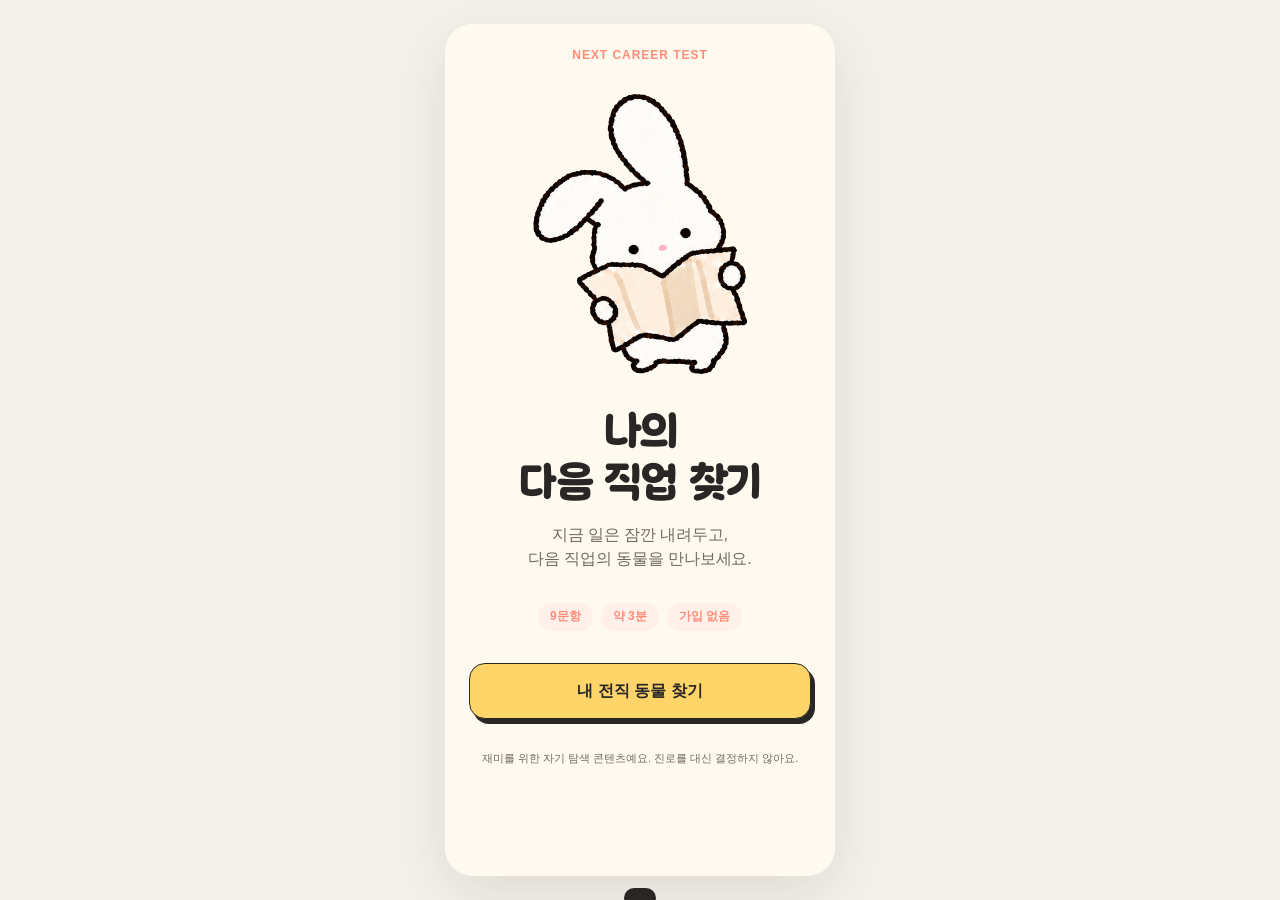
==== index.html @ c5aa5a13 "Add GA4 funnel analytics" ====
<!doctype html>
<html lang="ko">
  <head>
    <meta charset="utf-8" />
    <meta name="viewport" content="width=device-width, initial-scale=1" />
    <meta name="theme-color" content="#fffaf0" />
    <meta name="description" content="9개의 질문으로 만나는 나의 다음 직업 동물" />
    <title>나의 다음 직업 찾기</title>
    <link rel="stylesheet" href="styles.css?v=20261103d" />
    <script async src="https://www.googletagmanager.com/gtag/js?id=G-WHM8Y81MM2"></script>
    <script src="app.js?v=20261103d" defer></script>
  </head>
  <body>
    <a class="skip-link" href="#app">본문으로 건너뛰기</a>
    <main id="app" class="app-shell" tabindex="-1" aria-live="polite">
      <section class="loading-card" aria-label="불러오는 중">
        <p class="eyebrow">CAREER ANIMAL LOADING</p>
        <h1>동물 친구들이 출근 중이에요…</h1>
      </section>
    </main>
    <div id="toast" class="toast" role="status" aria-live="polite"></div>
  </body>
</html>
---- styles.css ----
@font-face {
  font-family: "Hakgyoansim Dunggeunmiso Web";
  src: url("assets/fonts/Hakgyoansim-Dunggeunmiso-TTF-B.ttf") format("truetype");
  font-style: normal;
  font-weight: 700;
  font-display: swap;
}

:root {
  color-scheme: light;
  --ink: #292725;
  --muted: #6f6962;
  --paper: #fffaf0;
  --card: #fffef9;
  --white: #fff;
  --line: #ded6cb;
  --coral: #ff8d78;
  --coral-soft: #fff0ea;
  --yellow: #ffd56a;
  --purple: #a978e8;
  --purple-soft: #f3ebff;
  --green-soft: #dff7ec;
  --display: "Hakgyoansim Dunggeunmiso Web", "Arial Rounded MT Bold", system-ui, sans-serif;
  --body: Pretendard, SUIT, -apple-system, BlinkMacSystemFont, "Segoe UI", sans-serif;
}

* { box-sizing: border-box; }
html { min-height: 100%; background: #f4f1eb; }

body {
  min-height: 100vh;
  margin: 0;
  color: var(--ink);
  font-family: var(--body);
  background: #f4f1eb;
}

button, select { font: inherit; }
button { -webkit-tap-highlight-color: transparent; }

.skip-link {
  position: fixed;
  left: 1rem;
  top: -5rem;
  z-index: 100;
  padding: 0.7rem 1rem;
  color: white;
  background: var(--ink);
  border-radius: 0.8rem;
}

.skip-link:focus { top: 1rem; }

.app-shell {
  width: min(100%, 390px);
  min-height: 100vh;
  margin: 0 auto;
  padding: 0;
  background: var(--paper);
}

.app-shell:focus { outline: none; }

.screen, .loading-card {
  width: 100%;
  min-height: 100vh;
  animation: arrive 280ms ease-out both;
}

.hero {
  display: flex;
  flex-direction: column;
  align-items: center;
  gap: 32px;
  min-height: 844px;
  padding: 24px;
  overflow: hidden;
  text-align: center;
  border-radius: 28px;
  background: var(--paper);
}

.eyebrow {
  width: 100%;
  margin: 0;
  color: var(--coral);
  font-size: 12px;
  font-weight: 800;
  line-height: 1.2;
  letter-spacing: 0.08em;
  text-align: center;
}

.hero-cast {
  width: 280px;
  height: 280px;
  object-fit: contain;
  display: block;
}

.hero-heading { display: grid; gap: 16px; width: 100%; }

h1, h2, h3 {
  margin: 0;
  color: var(--ink);
  font-family: var(--display);
  text-wrap: balance;
  word-break: keep-all;
  overflow-wrap: break-word;
}

.hero h1 {
  display: grid;
  font-size: 42px;
  line-height: 1.2;
  letter-spacing: -0.04em;
}

.hero-copy {
  margin: 0;
  color: var(--muted);
  font-size: 16px;
  font-weight: 500;
  line-height: 1.5;
  letter-spacing: -0.01em;
  word-break: keep-all;
}

.meta-pills, .tag-row, .keyword-row {
  display: flex;
  flex-wrap: wrap;
  gap: 8px;
  justify-content: center;
}

.pill, .tag, .keyword {
  display: inline-flex;
  align-items: center;
  min-height: 28px;
  padding: 7px 12px;
  border-radius: 999px;
  color: var(--coral);
  background: var(--coral-soft);
  font-size: 12px;
  font-weight: 650;
  line-height: 1.15;
}

.primary-button, .secondary-button, .text-button { min-height: 44px; cursor: pointer; font-weight: 800; }

.primary-button {
  width: 100%;
  min-height: 56px;
  padding: 0 18px;
  border: 1.5px solid var(--ink);
  border-radius: 16px;
  color: var(--ink);
  background: var(--yellow);
  box-shadow: 4px 5px 0 var(--ink);
  font-size: 16px;
}

.primary-button:hover { transform: translate(-1px, -1px); box-shadow: 6px 7px 0 var(--ink); }
.primary-button:active { transform: translate(3px, 4px); box-shadow: 1px 1px 0 var(--ink); }

.secondary-button {
  width: 100%;
  border: 1.5px solid var(--line);
  border-radius: 16px;
  color: var(--ink);
  background: white;
}

.text-button {
  padding: 0;
  border: 0;
  color: var(--muted);
  background: transparent;
  font-size: 13px;
  font-weight: 650;
}

.hero .primary-button { flex: 0 0 auto; }
.disclaimer { margin: 0; color: var(--muted); font-size: 11px; line-height: 1.45; text-align: center; }

.question-screen {
  display: flex;
  flex-direction: column;
  gap: 32px;
  min-height: 844px;
  padding: 24px;
  border-radius: 28px;
  background: var(--paper);
}

.topbar { display: grid; gap: 8px; }

.progress-label {
  display: flex;
  justify-content: space-between;
  color: var(--muted);
  font-size: 12px;
  font-weight: 650;
  line-height: 20px;
}

.progress-label span:last-child { color: var(--coral); font-weight: 800; }
.progress-track { height: 8px; overflow: hidden; border-radius: 999px; background: var(--line); }
.progress-fill { height: 100%; border-radius: inherit; background: var(--coral); transition: width 220ms ease; }

.question-card {
  min-height: 190px;
  padding: 20px;
  overflow: hidden;
  border: 1px solid var(--line);
  border-radius: 24px;
  background: var(--card);
}

.question-kicker { margin: 0 0 12px; color: var(--coral); font-size: 12px; font-weight: 800; line-height: 1.25; }
.question-card h2 { font-size: 25px; line-height: 1.24; letter-spacing: -0.035em; white-space: pre-line; }
.options { display: grid; gap: 10px; }

.option-button {
  display: flex;
  align-items: center;
  gap: 12px;
  width: 100%;
  min-height: 68px;
  padding: 12px 18px;
  border: 1.5px solid var(--line);
  border-radius: 18px;
  color: var(--ink);
  background: var(--white);
  text-align: left;
  cursor: pointer;
  font-size: 15px;
  font-weight: 500;
  line-height: 1.4;
  letter-spacing: -0.01em;
  transition: border-color 150ms ease, background 150ms ease, transform 150ms ease;
  word-break: keep-all;
  overflow-wrap: break-word;
}

.option-button::before {
  content: "";
  flex: 0 0 auto;
  width: 22px;
  height: 22px;
  border: 1.5px solid var(--line);
  border-radius: 50%;
  background: white;
}

.option-button:hover, .option-button:focus-visible { border-color: var(--coral); background: #fff6f2; transform: translateY(-1px); }
.option-button[aria-pressed="true"] { border-color: var(--coral); background: var(--coral-soft); }
.option-button[aria-pressed="true"]::before { border-color: var(--coral); background: var(--coral); }

.question-hint {
  margin: 0;
  padding: 10px;
  border-radius: 12px;
  color: var(--ink);
  background: var(--purple-soft);
  font-size: 12px;
  font-weight: 500;
  line-height: 1.3;
  text-align: center;
}

.question-actions { display: flex; justify-content: space-between; gap: 1rem; min-height: 44px; }
.question-actions .text-button:last-child { color: var(--coral); }

.result-screen {
  display: flex;
  flex-direction: column;
  gap: 24px;
  min-height: 100vh;
  padding: 20px 20px 48px;
  border-radius: 28px;
  background: var(--paper);
}

.result-hero {
  display: flex;
  flex-direction: column;
  align-items: center;
  justify-content: center;
  gap: 10px;
  min-height: 488px;
  padding: 18px;
  overflow: hidden;
  text-align: center;
  border: 1.5px solid var(--ink);
  border-radius: 28px;
  background: var(--result-soft, var(--purple-soft));
  box-shadow: 5px 6px 0 var(--ink);
}

.result-hero .eyebrow { color: var(--result-accent, var(--purple)); letter-spacing: 0; }
.result-character {
  width: 280px;
  height: 248px;
  object-fit: contain;
  display: block;
  clip-path: inset(var(--crop-top, 0) var(--crop-right, 0) var(--crop-bottom, 0) var(--crop-left, 0));
}
.result-name { width: 100%; font-family: var(--body); font-size: 34px; font-weight: 800; line-height: 1.15; letter-spacing: -0.03em; }
.catchphrase { max-width: 300px; margin: 0; font-size: 16px; font-weight: 800; line-height: 1.45; }
.tag { color: var(--ink); background: white; }

.result-section {
  min-height: 154px;
  padding: 18px;
  border: 1px solid var(--line);
  border-radius: 20px;
  background: var(--card);
}

.result-section h3 { margin: 0 0 8px; font-family: var(--body); font-size: 16px; font-weight: 800; line-height: 1.25; }
.result-section p { margin: 0; color: var(--muted); font-size: 13px; line-height: 1.5; letter-spacing: -0.01em; word-break: keep-all; overflow-wrap: break-word; }
.career-section { min-height: 230px; }
.career-paths { display: grid; grid-template-columns: repeat(3, minmax(0, 1fr)); gap: 8px; margin-top: 12px; }
.career-card { display: flex; min-height: 84px; flex-direction: column; justify-content: center; gap: 5px; padding: 10px 8px; text-align: center; border: 1px solid var(--line); border-radius: 14px; background: white; }
.career-card:nth-child(2) { background: var(--purple-soft); }
.career-card:nth-child(3) { background: var(--green-soft); }
.career-mode { color: var(--muted); font-size: 10px; font-weight: 800; }
.career-card strong { font-size: 12px; line-height: 1.35; word-break: keep-all; }
.bridge-copy { margin-top: 12px !important; padding-top: 10px; border-top: 1px dashed var(--line); }
.result-actions { display: grid; gap: 12px; }
.restart-button { width: 100%; text-align: center; }

.loading-card { display: grid; place-content: center; padding: 24px; text-align: center; background: var(--paper); }
.loading-card h2 { margin-top: 12px; font-size: 26px; }
.loading-dots { display: flex; justify-content: center; gap: 8px; margin-top: 24px; }
.loading-dots span { width: 12px; height: 12px; border-radius: 50%; background: var(--coral); animation: bounce 900ms infinite alternate; }
.loading-dots span:nth-child(2) { animation-delay: 150ms; }
.loading-dots span:nth-child(3) { animation-delay: 300ms; }

.toast {
  position: fixed;
  left: 50%;
  bottom: 20px;
  z-index: 10;
  transform: translate(-50%, 140%);
  padding: 10px 16px;
  border-radius: 999px;
  color: white;
  background: var(--ink);
  transition: transform 200ms ease;
}

.toast.is-visible { transform: translate(-50%, 0); }
:focus-visible { outline: 3px solid #2266dd; outline-offset: 3px; }
@keyframes arrive { from { opacity: 0; transform: translateY(8px); } to { opacity: 1; transform: translateY(0); } }
@keyframes bounce { to { transform: translateY(-9px); opacity: 0.45; } }

@media (max-width: 389px) {
  .hero, .question-screen { gap: 24px; padding-inline: 20px; }
  .hero-cast { width: 250px; height: 250px; }
  .hero h1 { font-size: 38px; }
  .question-card h2 { font-size: 22px; }
}

@media (min-width: 430px) {
  body { padding-block: 24px; }
  .app-shell { min-height: calc(100vh - 48px); border-radius: 28px; box-shadow: 0 18px 60px rgba(71, 56, 42, 0.12); }
  .screen, .loading-card { min-height: calc(100vh - 48px); }
}

@media (prefers-reduced-motion: reduce) {
  *, *::before, *::after { scroll-behavior: auto !important; animation-duration: 0.01ms !important; animation-iteration-count: 1 !important; transition-duration: 0.01ms !important; }
}
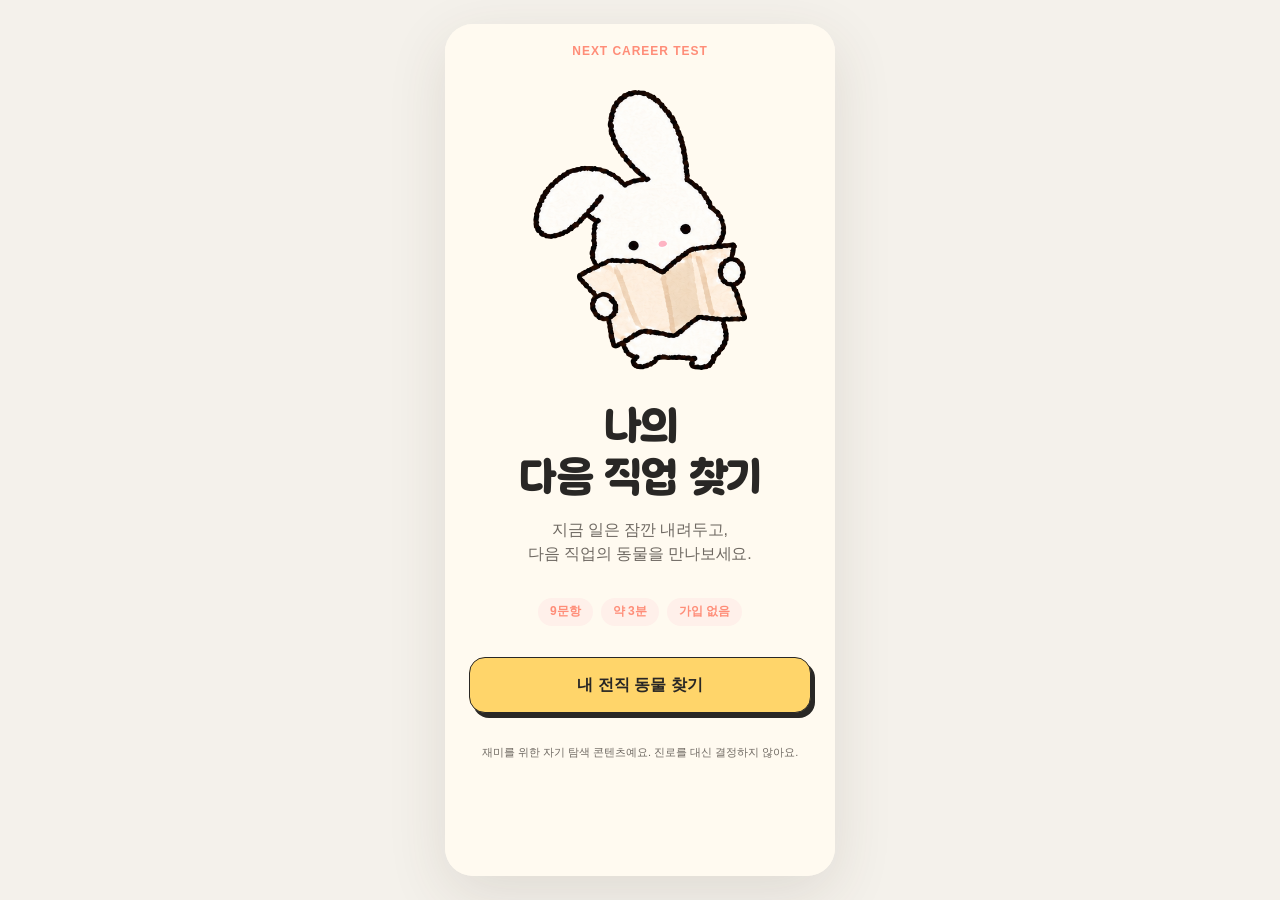
==== commit 0460bdd3: "Fix mobile viewport and hidden toast" ====
--- a/index.html
+++ b/index.html
@@ -2,13 +2,12 @@
 <html lang="ko">
   <head>
     <meta charset="utf-8" />
-    <meta name="viewport" content="width=device-width, initial-scale=1" />
+    <meta name="viewport" content="width=device-width, initial-scale=1, viewport-fit=cover" />
     <meta name="theme-color" content="#fffaf0" />
     <meta name="description" content="9개의 질문으로 만나는 나의 다음 직업 동물" />
     <title>나의 다음 직업 찾기</title>
-    <link rel="stylesheet" href="styles.css?v=20261103d" />
-    <script async src="https://www.googletagmanager.com/gtag/js?id=G-WHM8Y81MM2"></script>
-    <script src="app.js?v=20261103d" defer></script>
+    <link rel="stylesheet" href="styles.css?v=20261104a" />
+    <script src="app.js?v=20261104a" defer></script>
   </head>
   <body>
     <a class="skip-link" href="#app">본문으로 건너뛰기</a>
--- a/styles.css
+++ b/styles.css
@@ -29,6 +29,7 @@
 
 body {
   min-height: 100vh;
+  min-height: 100dvh;
   margin: 0;
   color: var(--ink);
   font-family: var(--body);
@@ -54,6 +55,7 @@
 .app-shell {
   width: min(100%, 390px);
   min-height: 100vh;
+  min-height: 100dvh;
   margin: 0 auto;
   padding: 0;
   background: var(--paper);
@@ -64,6 +66,7 @@
 .screen, .loading-card {
   width: 100%;
   min-height: 100vh;
+  min-height: 100dvh;
   animation: arrive 280ms ease-out both;
 }
 
@@ -71,10 +74,11 @@
   display: flex;
   flex-direction: column;
   align-items: center;
-  gap: 32px;
-  min-height: 844px;
-  padding: 24px;
-  overflow: hidden;
+  gap: clamp(20px, 3.5dvh, 32px);
+  min-height: 100vh;
+  min-height: 100dvh;
+  padding: max(20px, env(safe-area-inset-top)) 24px max(20px, env(safe-area-inset-bottom));
+  overflow-x: hidden;
   text-align: center;
   border-radius: 28px;
   background: var(--paper);
@@ -92,8 +96,8 @@
 }
 
 .hero-cast {
-  width: 280px;
-  height: 280px;
+  width: clamp(220px, 33dvh, 280px);
+  height: clamp(220px, 33dvh, 280px);
   object-fit: contain;
   display: block;
 }
@@ -111,7 +115,7 @@
 
 .hero h1 {
   display: grid;
-  font-size: 42px;
+  font-size: clamp(36px, 5dvh, 42px);
   line-height: 1.2;
   letter-spacing: -0.04em;
 }
@@ -187,8 +191,9 @@
   display: flex;
   flex-direction: column;
   gap: 32px;
-  min-height: 844px;
-  padding: 24px;
+  min-height: 100vh;
+  min-height: 100dvh;
+  padding: max(20px, env(safe-area-inset-top)) 24px max(20px, env(safe-area-inset-bottom));
   border-radius: 28px;
   background: var(--paper);
 }
@@ -343,15 +348,45 @@
   left: 50%;
   bottom: 20px;
   z-index: 10;
-  transform: translate(-50%, 140%);
+  visibility: hidden;
+  opacity: 0;
+  pointer-events: none;
+  transform: translate(-50%, calc(100% + 40px));
   padding: 10px 16px;
   border-radius: 999px;
   color: white;
   background: var(--ink);
-  transition: transform 200ms ease;
-}
-
-.toast.is-visible { transform: translate(-50%, 0); }
+  transition: opacity 160ms ease, transform 200ms ease, visibility 0s linear 200ms;
+}
+
+.toast.is-visible { visibility: visible; opacity: 1; transform: translate(-50%, 0); transition-delay: 0s; }
+
+.image-save-dialog {
+  position: fixed;
+  inset: 0;
+  z-index: 20;
+  display: grid;
+  place-items: center;
+  padding: 18px;
+  overflow-y: auto;
+  background: rgba(41, 39, 37, 0.72);
+}
+
+.image-save-panel {
+  width: min(100%, 430px);
+  padding: 16px;
+  border-radius: 22px;
+  background: var(--paper);
+  box-shadow: 0 20px 70px rgba(0, 0, 0, 0.28);
+}
+
+.image-save-heading { display: flex; align-items: flex-start; gap: 12px; margin-bottom: 14px; }
+.image-save-heading div { flex: 1; }
+.image-save-heading h2 { margin: 0 0 5px; font-size: 18px; line-height: 1.35; word-break: keep-all; }
+.image-save-heading p { margin: 0; color: var(--muted); font-size: 12px; line-height: 1.5; word-break: keep-all; }
+.image-save-close { flex: 0 0 auto; width: 40px; height: 40px; padding: 0; border: 0; border-radius: 50%; color: var(--ink); background: white; font-size: 28px; line-height: 1; cursor: pointer; }
+.image-save-panel img { display: block; width: 100%; height: auto; border-radius: 16px; background: white; -webkit-touch-callout: default; user-select: auto; }
+
 :focus-visible { outline: 3px solid #2266dd; outline-offset: 3px; }
 @keyframes arrive { from { opacity: 0; transform: translateY(8px); } to { opacity: 1; transform: translateY(0); } }
 @keyframes bounce { to { transform: translateY(-9px); opacity: 0.45; } }
@@ -363,7 +398,7 @@
   .question-card h2 { font-size: 22px; }
 }
 
-@media (min-width: 430px) {
+@media (min-width: 600px) {
   body { padding-block: 24px; }
   .app-shell { min-height: calc(100vh - 48px); border-radius: 28px; box-shadow: 0 18px 60px rgba(71, 56, 42, 0.12); }
   .screen, .loading-card { min-height: calc(100vh - 48px); }
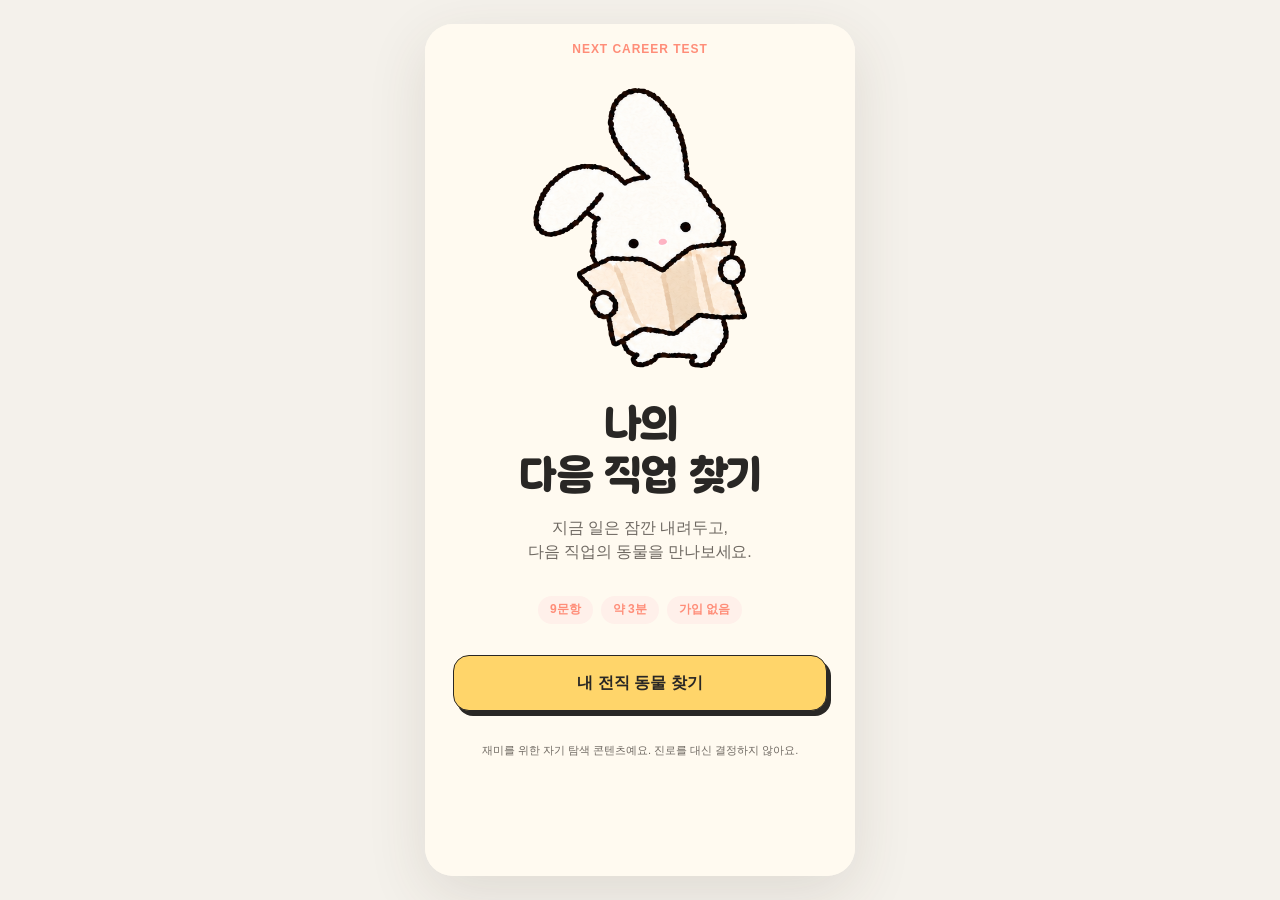
==== commit e05718da: "Expand responsive layout across screen sizes" ====
--- a/index.html
+++ b/index.html
@@ -6,8 +6,8 @@
     <meta name="theme-color" content="#fffaf0" />
     <meta name="description" content="9개의 질문으로 만나는 나의 다음 직업 동물" />
     <title>나의 다음 직업 찾기</title>
-    <link rel="stylesheet" href="styles.css?v=20261104a" />
-    <script src="app.js?v=20261104a" defer></script>
+    <link rel="stylesheet" href="styles.css?v=20261104b" />
+    <script src="app.js?v=20261104b" defer></script>
   </head>
   <body>
     <a class="skip-link" href="#app">본문으로 건너뛰기</a>
--- a/styles.css
+++ b/styles.css
@@ -53,7 +53,7 @@
 .skip-link:focus { top: 1rem; }
 
 .app-shell {
-  width: min(100%, 390px);
+  width: min(100%, 430px);
   min-height: 100vh;
   min-height: 100dvh;
   margin: 0 auto;
@@ -77,7 +77,7 @@
   gap: clamp(20px, 3.5dvh, 32px);
   min-height: 100vh;
   min-height: 100dvh;
-  padding: max(20px, env(safe-area-inset-top)) 24px max(20px, env(safe-area-inset-bottom));
+  padding: max(18px, env(safe-area-inset-top)) clamp(18px, 5vw, 28px) max(18px, env(safe-area-inset-bottom));
   overflow-x: hidden;
   text-align: center;
   border-radius: 28px;
@@ -96,8 +96,8 @@
 }
 
 .hero-cast {
-  width: clamp(220px, 33dvh, 280px);
-  height: clamp(220px, 33dvh, 280px);
+  width: clamp(210px, min(66vw, 33dvh), 280px);
+  height: clamp(210px, min(66vw, 33dvh), 280px);
   object-fit: contain;
   display: block;
 }
@@ -115,7 +115,7 @@
 
 .hero h1 {
   display: grid;
-  font-size: clamp(36px, 5dvh, 42px);
+  font-size: clamp(34px, min(10vw, 5dvh), 42px);
   line-height: 1.2;
   letter-spacing: -0.04em;
 }
@@ -123,7 +123,7 @@
 .hero-copy {
   margin: 0;
   color: var(--muted);
-  font-size: 16px;
+  font-size: clamp(14px, 4vw, 16px);
   font-weight: 500;
   line-height: 1.5;
   letter-spacing: -0.01em;
@@ -190,10 +190,10 @@
 .question-screen {
   display: flex;
   flex-direction: column;
-  gap: 32px;
-  min-height: 100vh;
-  min-height: 100dvh;
-  padding: max(20px, env(safe-area-inset-top)) 24px max(20px, env(safe-area-inset-bottom));
+  gap: clamp(18px, 3dvh, 32px);
+  min-height: 100vh;
+  min-height: 100dvh;
+  padding: max(18px, env(safe-area-inset-top)) clamp(18px, 5vw, 28px) max(18px, env(safe-area-inset-bottom));
   border-radius: 28px;
   background: var(--paper);
 }
@@ -214,8 +214,8 @@
 .progress-fill { height: 100%; border-radius: inherit; background: var(--coral); transition: width 220ms ease; }
 
 .question-card {
-  min-height: 190px;
-  padding: 20px;
+  min-height: clamp(150px, 22dvh, 190px);
+  padding: clamp(16px, 5vw, 20px);
   overflow: hidden;
   border: 1px solid var(--line);
   border-radius: 24px;
@@ -223,7 +223,7 @@
 }
 
 .question-kicker { margin: 0 0 12px; color: var(--coral); font-size: 12px; font-weight: 800; line-height: 1.25; }
-.question-card h2 { font-size: 25px; line-height: 1.24; letter-spacing: -0.035em; white-space: pre-line; }
+.question-card h2 { font-size: clamp(21px, 6vw, 25px); line-height: 1.24; letter-spacing: -0.035em; white-space: pre-line; }
 .options { display: grid; gap: 10px; }
 
 .option-button {
@@ -231,8 +231,8 @@
   align-items: center;
   gap: 12px;
   width: 100%;
-  min-height: 68px;
-  padding: 12px 18px;
+  min-height: clamp(56px, 8dvh, 68px);
+  padding: 11px clamp(14px, 4.5vw, 18px);
   border: 1.5px solid var(--line);
   border-radius: 18px;
   color: var(--ink);
@@ -282,7 +282,8 @@
   flex-direction: column;
   gap: 24px;
   min-height: 100vh;
-  padding: 20px 20px 48px;
+  min-height: 100dvh;
+  padding: max(18px, env(safe-area-inset-top)) clamp(16px, 4.5vw, 22px) max(40px, env(safe-area-inset-bottom));
   border-radius: 28px;
   background: var(--paper);
 }
@@ -293,8 +294,8 @@
   align-items: center;
   justify-content: center;
   gap: 10px;
-  min-height: 488px;
-  padding: 18px;
+  min-height: clamp(420px, 58dvh, 488px);
+  padding: clamp(14px, 4vw, 18px);
   overflow: hidden;
   text-align: center;
   border: 1.5px solid var(--ink);
@@ -305,14 +306,14 @@
 
 .result-hero .eyebrow { color: var(--result-accent, var(--purple)); letter-spacing: 0; }
 .result-character {
-  width: 280px;
-  height: 248px;
+  width: clamp(220px, 70vw, 300px);
+  height: clamp(200px, 29dvh, 260px);
   object-fit: contain;
   display: block;
   clip-path: inset(var(--crop-top, 0) var(--crop-right, 0) var(--crop-bottom, 0) var(--crop-left, 0));
 }
-.result-name { width: 100%; font-family: var(--body); font-size: 34px; font-weight: 800; line-height: 1.15; letter-spacing: -0.03em; }
-.catchphrase { max-width: 300px; margin: 0; font-size: 16px; font-weight: 800; line-height: 1.45; }
+.result-name { width: 100%; font-family: var(--body); font-size: clamp(28px, 8vw, 36px); font-weight: 800; line-height: 1.15; letter-spacing: -0.03em; }
+.catchphrase { max-width: 320px; margin: 0; font-size: clamp(14px, 4vw, 16px); font-weight: 800; line-height: 1.45; }
 .tag { color: var(--ink); background: white; }
 
 .result-section {
@@ -392,16 +393,25 @@
 @keyframes bounce { to { transform: translateY(-9px); opacity: 0.45; } }
 
 @media (max-width: 389px) {
-  .hero, .question-screen { gap: 24px; padding-inline: 20px; }
-  .hero-cast { width: 250px; height: 250px; }
-  .hero h1 { font-size: 38px; }
-  .question-card h2 { font-size: 22px; }
+  .hero, .question-screen { gap: clamp(16px, 3dvh, 24px); padding-inline: 18px; }
+  .hero-cast { width: clamp(190px, min(68vw, 30dvh), 250px); height: clamp(190px, min(68vw, 30dvh), 250px); }
+  .hero h1 { font-size: clamp(32px, 10vw, 38px); }
+  .career-paths { grid-template-columns: 1fr; }
+  .career-card { min-height: 68px; }
 }
 
 @media (min-width: 600px) {
   body { padding-block: 24px; }
-  .app-shell { min-height: calc(100vh - 48px); border-radius: 28px; box-shadow: 0 18px 60px rgba(71, 56, 42, 0.12); }
-  .screen, .loading-card { min-height: calc(100vh - 48px); }
+  .app-shell { min-height: calc(100vh - 48px); min-height: calc(100dvh - 48px); border-radius: 28px; box-shadow: 0 18px 60px rgba(71, 56, 42, 0.12); }
+  .screen, .loading-card { min-height: calc(100vh - 48px); min-height: calc(100dvh - 48px); }
+}
+
+@media (max-height: 700px) {
+  .hero { gap: 16px; }
+  .hero-cast { width: min(210px, 31dvh); height: min(210px, 31dvh); }
+  .hero-heading { gap: 10px; }
+  .pill, .tag, .keyword { padding-block: 5px; }
+  .primary-button { min-height: 50px; }
 }
 
 @media (prefers-reduced-motion: reduce) {
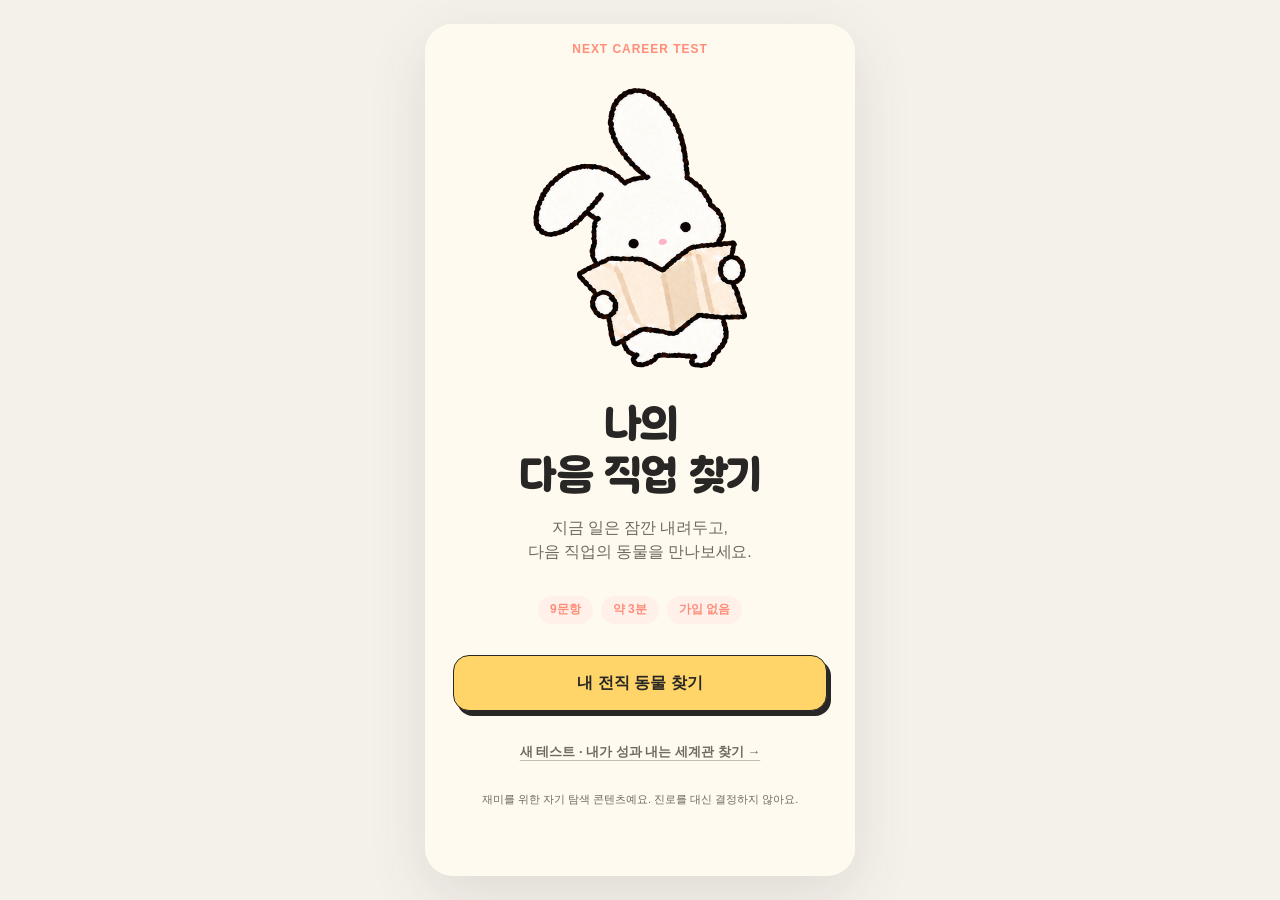
==== commit 757060f1: "Add work fairy tale personality test" ====
--- a/index.html
+++ b/index.html
@@ -6,8 +6,8 @@
     <meta name="theme-color" content="#fffaf0" />
     <meta name="description" content="9개의 질문으로 만나는 나의 다음 직업 동물" />
     <title>나의 다음 직업 찾기</title>
-    <link rel="stylesheet" href="styles.css?v=20261104b" />
-    <script src="app.js?v=20261104b" defer></script>
+    <link rel="stylesheet" href="styles.css?v=20261104d" />
+    <script src="app.js?v=20261104d" defer></script>
   </head>
   <body>
     <a class="skip-link" href="#app">본문으로 건너뛰기</a>
--- a/styles.css
+++ b/styles.css
@@ -29,7 +29,7 @@
 
 body {
   min-height: 100vh;
-  min-height: 100dvh;
+  min-height: 100svh;
   margin: 0;
   color: var(--ink);
   font-family: var(--body);
@@ -55,7 +55,7 @@
 .app-shell {
   width: min(100%, 430px);
   min-height: 100vh;
-  min-height: 100dvh;
+  min-height: 100svh;
   margin: 0 auto;
   padding: 0;
   background: var(--paper);
@@ -66,7 +66,7 @@
 .screen, .loading-card {
   width: 100%;
   min-height: 100vh;
-  min-height: 100dvh;
+  min-height: 100svh;
   animation: arrive 280ms ease-out both;
 }
 
@@ -74,9 +74,9 @@
   display: flex;
   flex-direction: column;
   align-items: center;
-  gap: clamp(20px, 3.5dvh, 32px);
-  min-height: 100vh;
-  min-height: 100dvh;
+  gap: clamp(20px, 3.5svh, 32px);
+  min-height: 100vh;
+  min-height: 100svh;
   padding: max(18px, env(safe-area-inset-top)) clamp(18px, 5vw, 28px) max(18px, env(safe-area-inset-bottom));
   overflow-x: hidden;
   text-align: center;
@@ -96,8 +96,8 @@
 }
 
 .hero-cast {
-  width: clamp(210px, min(66vw, 33dvh), 280px);
-  height: clamp(210px, min(66vw, 33dvh), 280px);
+  width: clamp(210px, min(66vw, 33svh), 280px);
+  height: clamp(210px, min(66vw, 33svh), 280px);
   object-fit: contain;
   display: block;
 }
@@ -115,7 +115,7 @@
 
 .hero h1 {
   display: grid;
-  font-size: clamp(34px, min(10vw, 5dvh), 42px);
+  font-size: clamp(34px, min(10vw, 5svh), 42px);
   line-height: 1.2;
   letter-spacing: -0.04em;
 }
@@ -185,14 +185,23 @@
 }
 
 .hero .primary-button { flex: 0 0 auto; }
+.other-test-link {
+  color: var(--muted);
+  font-size: 13px;
+  font-weight: 750;
+  line-height: 1.4;
+  text-decoration-color: #c8bdb1;
+  text-underline-offset: 4px;
+}
+.other-test-link:hover, .other-test-link:focus-visible { color: var(--coral); }
 .disclaimer { margin: 0; color: var(--muted); font-size: 11px; line-height: 1.45; text-align: center; }
 
 .question-screen {
   display: flex;
   flex-direction: column;
-  gap: clamp(18px, 3dvh, 32px);
-  min-height: 100vh;
-  min-height: 100dvh;
+  gap: clamp(18px, 3svh, 32px);
+  min-height: 100vh;
+  min-height: 100svh;
   padding: max(18px, env(safe-area-inset-top)) clamp(18px, 5vw, 28px) max(18px, env(safe-area-inset-bottom));
   border-radius: 28px;
   background: var(--paper);
@@ -214,7 +223,7 @@
 .progress-fill { height: 100%; border-radius: inherit; background: var(--coral); transition: width 220ms ease; }
 
 .question-card {
-  min-height: clamp(150px, 22dvh, 190px);
+  min-height: clamp(150px, 22svh, 190px);
   padding: clamp(16px, 5vw, 20px);
   overflow: hidden;
   border: 1px solid var(--line);
@@ -231,7 +240,7 @@
   align-items: center;
   gap: 12px;
   width: 100%;
-  min-height: clamp(56px, 8dvh, 68px);
+  min-height: clamp(56px, 8svh, 68px);
   padding: 11px clamp(14px, 4.5vw, 18px);
   border: 1.5px solid var(--line);
   border-radius: 18px;
@@ -282,7 +291,7 @@
   flex-direction: column;
   gap: 24px;
   min-height: 100vh;
-  min-height: 100dvh;
+  min-height: 100svh;
   padding: max(18px, env(safe-area-inset-top)) clamp(16px, 4.5vw, 22px) max(40px, env(safe-area-inset-bottom));
   border-radius: 28px;
   background: var(--paper);
@@ -294,7 +303,7 @@
   align-items: center;
   justify-content: center;
   gap: 10px;
-  min-height: clamp(420px, 58dvh, 488px);
+  min-height: clamp(420px, 58svh, 488px);
   padding: clamp(14px, 4vw, 18px);
   overflow: hidden;
   text-align: center;
@@ -307,7 +316,7 @@
 .result-hero .eyebrow { color: var(--result-accent, var(--purple)); letter-spacing: 0; }
 .result-character {
   width: clamp(220px, 70vw, 300px);
-  height: clamp(200px, 29dvh, 260px);
+  height: clamp(200px, 29svh, 260px);
   object-fit: contain;
   display: block;
   clip-path: inset(var(--crop-top, 0) var(--crop-right, 0) var(--crop-bottom, 0) var(--crop-left, 0));
@@ -393,8 +402,8 @@
 @keyframes bounce { to { transform: translateY(-9px); opacity: 0.45; } }
 
 @media (max-width: 389px) {
-  .hero, .question-screen { gap: clamp(16px, 3dvh, 24px); padding-inline: 18px; }
-  .hero-cast { width: clamp(190px, min(68vw, 30dvh), 250px); height: clamp(190px, min(68vw, 30dvh), 250px); }
+  .hero, .question-screen { gap: clamp(16px, 3svh, 24px); padding-inline: 18px; }
+  .hero-cast { width: clamp(190px, min(68vw, 30svh), 250px); height: clamp(190px, min(68vw, 30svh), 250px); }
   .hero h1 { font-size: clamp(32px, 10vw, 38px); }
   .career-paths { grid-template-columns: 1fr; }
   .career-card { min-height: 68px; }
@@ -402,13 +411,13 @@
 
 @media (min-width: 600px) {
   body { padding-block: 24px; }
-  .app-shell { min-height: calc(100vh - 48px); min-height: calc(100dvh - 48px); border-radius: 28px; box-shadow: 0 18px 60px rgba(71, 56, 42, 0.12); }
-  .screen, .loading-card { min-height: calc(100vh - 48px); min-height: calc(100dvh - 48px); }
+  .app-shell { min-height: calc(100vh - 48px); min-height: calc(100svh - 48px); border-radius: 28px; box-shadow: 0 18px 60px rgba(71, 56, 42, 0.12); }
+  .screen, .loading-card { min-height: calc(100vh - 48px); min-height: calc(100svh - 48px); }
 }
 
 @media (max-height: 700px) {
   .hero { gap: 16px; }
-  .hero-cast { width: min(210px, 31dvh); height: min(210px, 31dvh); }
+  .hero-cast { width: min(210px, 31svh); height: min(210px, 31svh); }
   .hero-heading { gap: 10px; }
   .pill, .tag, .keyword { padding-block: 5px; }
   .primary-button { min-height: 50px; }
